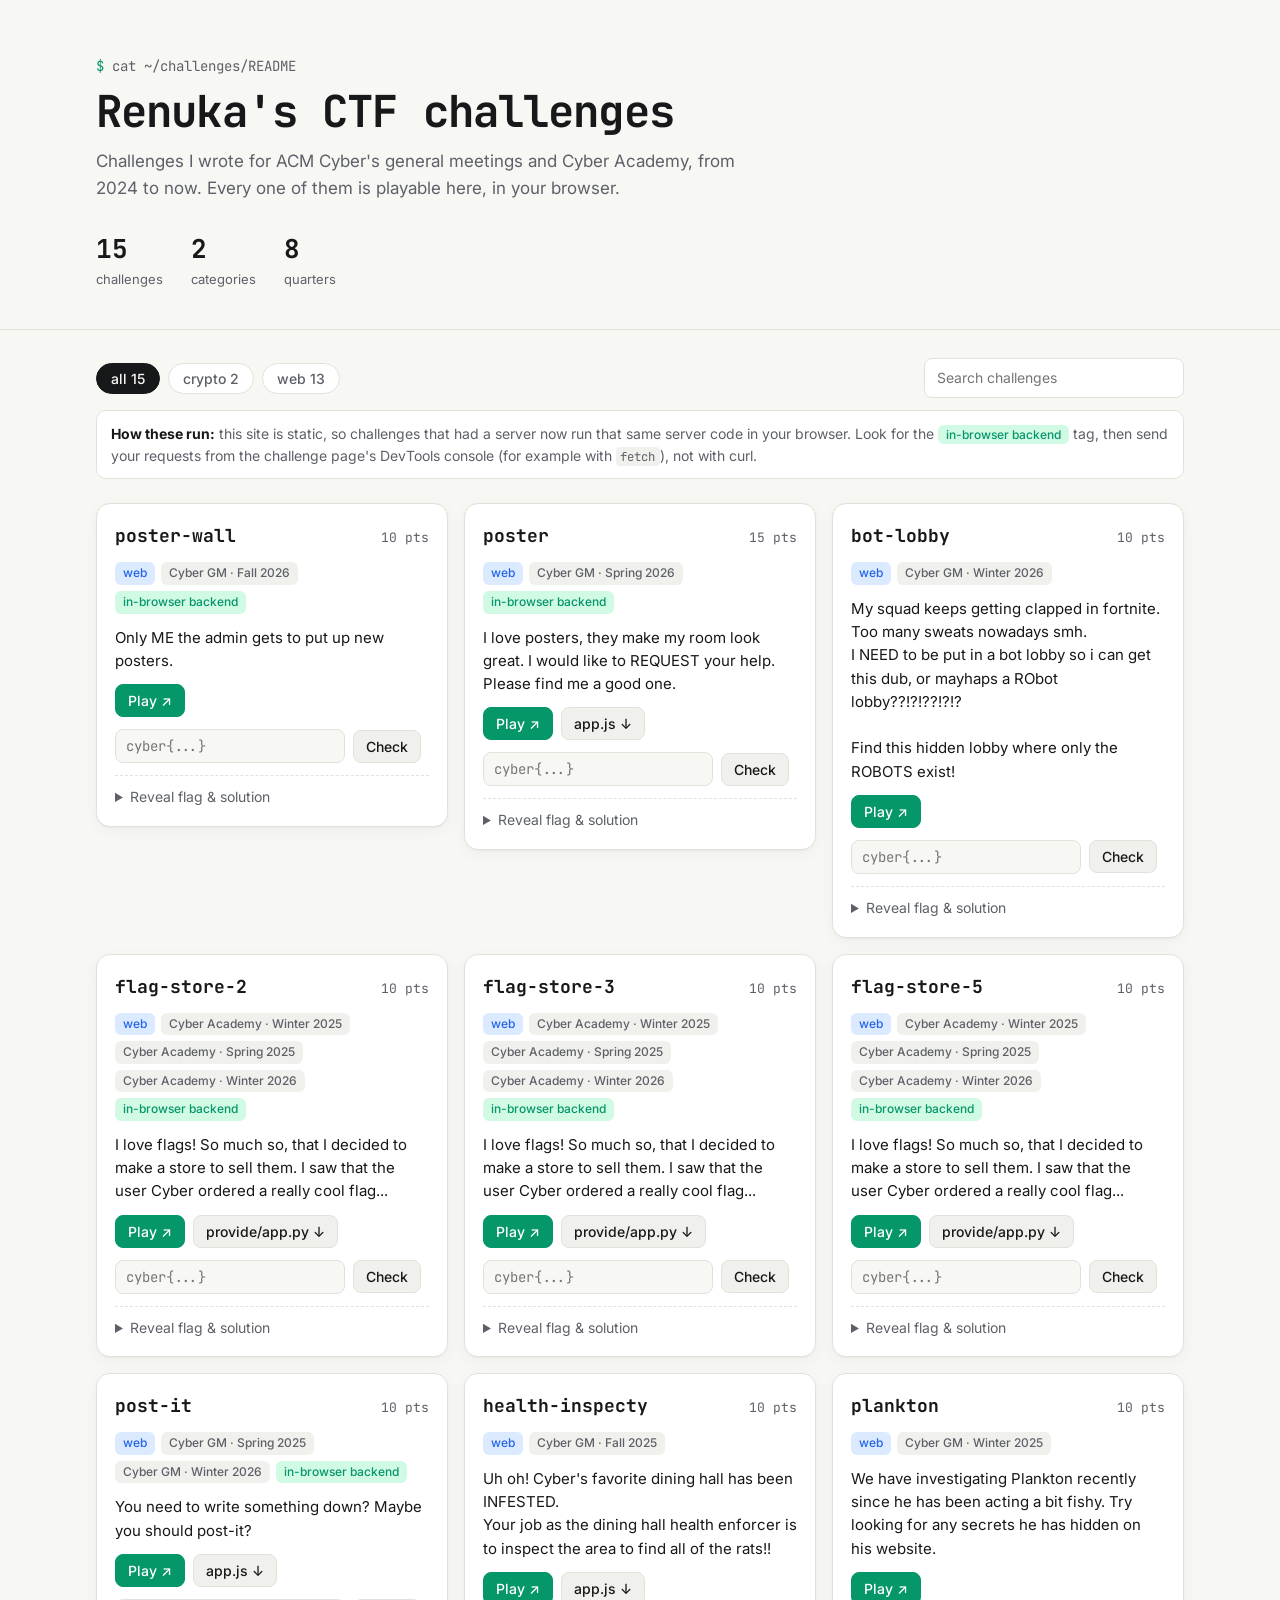
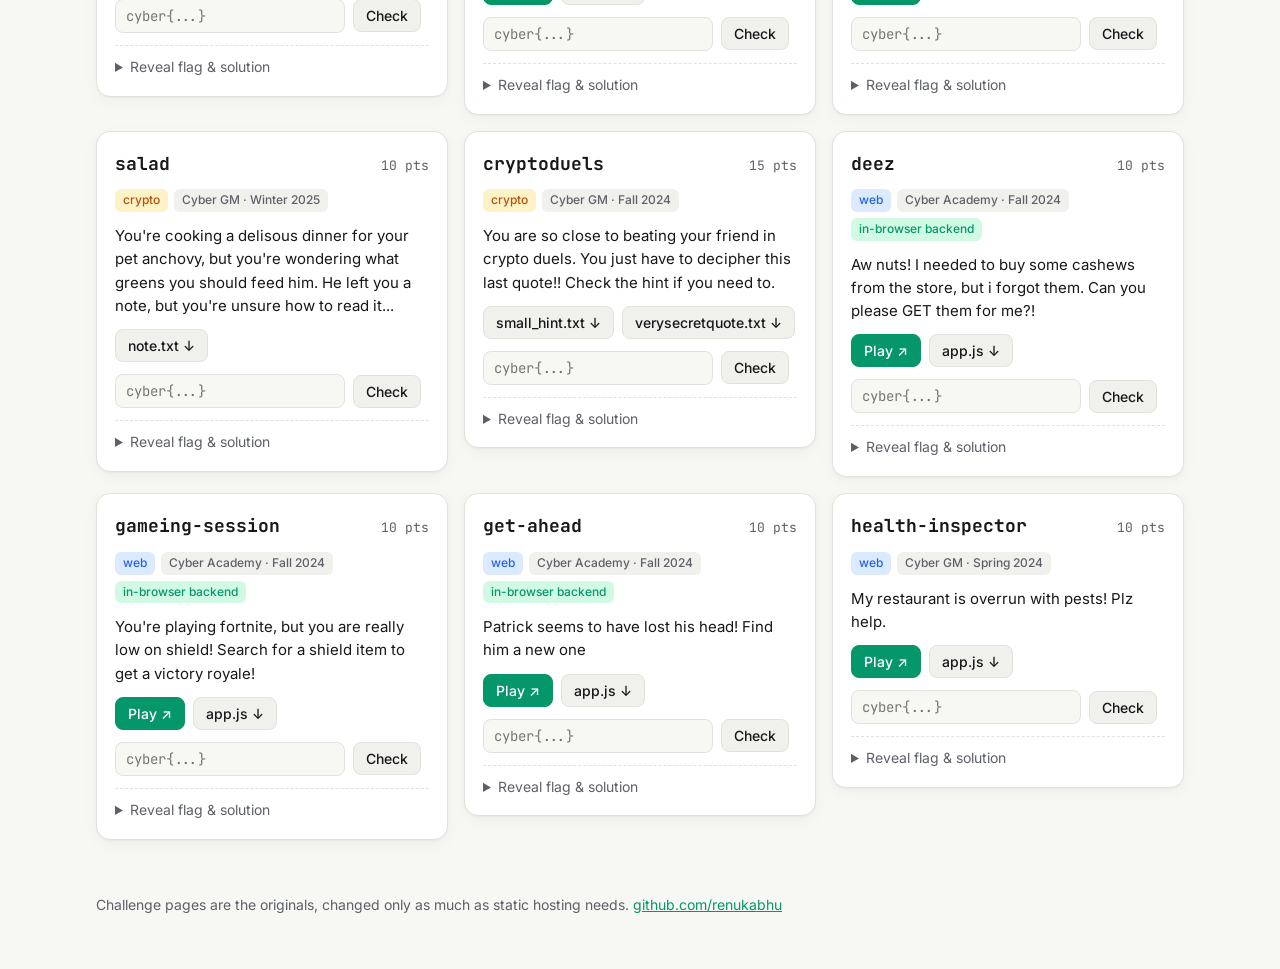
==== index.html @ 07952a60 "CTF challenge portfolio for GitHub Pages 15 challenges ported to static hosting; server-side ones ru" ====
<!DOCTYPE html>
<html lang="en">
<head>
  <meta charset="UTF-8">
  <meta name="viewport" content="width=device-width, initial-scale=1.0">
  <title>Renuka's CTF Challenges</title>
  <meta name="description" content="Capture-the-flag challenges I wrote for ACM Cyber at UCLA, playable right in your browser.">
  <link rel="preconnect" href="https://fonts.googleapis.com">
  <link rel="preconnect" href="https://fonts.gstatic.com" crossorigin>
  <link href="https://fonts.googleapis.com/css2?family=JetBrains+Mono:wght@400;600;700&family=Inter:wght@400;500;600&display=swap" rel="stylesheet">
  <link rel="stylesheet" href="assets/site.css">
  <link rel="icon" href="data:image/svg+xml,%3Csvg xmlns='http://www.w3.org/2000/svg' viewBox='0 0 32 32'%3E%3Cpath d='M8 4v26' stroke='%2310b981' stroke-width='3'/%3E%3Cpath d='M9 5h16l-4 6 4 6H9z' fill='%2310b981'/%3E%3C/svg%3E">
</head>
<body>
  <header class="hero">
    <div class="wrap">
      <p class="prompt"><span class="dollar">$</span> cat ~/challenges/README</p>
      <h1>Renuka's CTF challenges</h1>
      <p class="lede">
        Challenges I wrote for ACM Cyber's general meetings and Cyber Academy, from 2024 to now.
        Every one of them is playable here, in your browser.
      </p>
      <dl class="stats" id="stats"></dl>
    </div>
  </header>

  <main class="wrap">
    <div class="toolbar" role="search">
      <div class="chips" id="filters" aria-label="Filter by category"></div>
      <input id="search" type="search" placeholder="Search challenges" aria-label="Search challenges">
    </div>
    <p class="note">
      <strong>How these run:</strong> this site is static, so challenges that had a server now run that same server
      code in your browser. Look for the <span class="badge badge-backend">in-browser backend</span> tag, then send your
      requests from the challenge page's DevTools console (for example with <code>fetch</code>), not with curl.
    </p>
    <section class="grid" id="grid" aria-live="polite"></section>
    <p class="empty" id="empty" hidden>No challenges match that.</p>
  </main>

  <footer class="wrap footer">
    <p>Challenge pages are the originals, changed only as much as static hosting needs.
      <a href="https://github.com/renukabhu">github.com/renukabhu</a></p>
  </footer>

  <template id="card">
    <article class="card">
      <header class="card-head">
        <h2 class="card-title"></h2>
        <span class="points"></span>
      </header>
      <div class="tags"></div>
      <div class="desc"></div>
      <div class="actions"></div>
      <form class="checker" autocomplete="off">
        <input name="flag" placeholder="cyber{...}" aria-label="Flag" spellcheck="false">
        <button type="submit">Check</button>
        <output class="result" aria-live="polite"></output>
      </form>
      <details class="reveal">
        <summary>Reveal flag &amp; solution</summary>
        <div class="reveal-body">
          <p class="flag-line"><span>Flag</span> <code class="flag"></code></p>
          <div class="solution"></div>
          <div class="solve-files"></div>
        </div>
      </details>
    </article>
  </template>

  <script src="assets/site.js"></script>
</body>
</html>
---- assets/site.css ----
:root {
  --bg: #f7f7f4;
  --surface: #ffffff;
  --surface-2: #f0f0ec;
  --text: #17181a;
  --muted: #5d6068;
  --border: #e2e2dc;
  --accent: #059669;
  --accent-soft: #d1fae5;
  --web: #2563eb;
  --web-soft: #dbeafe;
  --crypto: #b45309;
  --crypto-soft: #fef3c7;
  --bad: #dc2626;
  --shadow: 0 1px 2px rgba(0, 0, 0, .04), 0 4px 16px rgba(0, 0, 0, .04);
  --mono: "JetBrains Mono", ui-monospace, SFMono-Regular, Menlo, monospace;
  --sans: Inter, system-ui, -apple-system, "Segoe UI", sans-serif;
  color-scheme: light;
}
@media (prefers-color-scheme: dark) {
  :root {
    --bg: #0d0f12;
    --surface: #15181d;
    --surface-2: #1c2026;
    --text: #e8eaed;
    --muted: #9aa0a9;
    --border: #262b33;
    --accent: #34d399;
    --accent-soft: #0f2e24;
    --web: #7aa7ff;
    --web-soft: #17233b;
    --crypto: #fbbf24;
    --crypto-soft: #33270c;
    --bad: #f87171;
    --shadow: none;
    color-scheme: dark;
  }
}

* { box-sizing: border-box; }
html { -webkit-text-size-adjust: 100%; }
body {
  margin: 0;
  background: var(--bg);
  color: var(--text);
  font: 16px/1.55 var(--sans);
}
a { color: var(--accent); }
code { font-family: var(--mono); font-size: .88em; background: var(--surface-2); padding: .1em .35em; border-radius: 4px; overflow-wrap: anywhere; }
.wrap { max-width: 1120px; margin: 0 auto; padding: 0 16px; }

/* hero */
.hero { border-bottom: 1px solid var(--border); padding: 56px 0 40px; }
.prompt { font-family: var(--mono); color: var(--muted); margin: 0 0 8px; font-size: 14px; }
.dollar { color: var(--accent); }
h1 { font-family: var(--mono); font-size: clamp(28px, 5vw, 44px); line-height: 1.15; margin: 0 0 12px; letter-spacing: -.02em; }
.lede { max-width: 640px; color: var(--muted); font-size: 17px; margin: 0; }
.stats { display: flex; flex-wrap: wrap; gap: 28px; margin: 28px 0 0; }
.stats div { display: flex; flex-direction: column-reverse; }
.stats dt { color: var(--muted); font-size: 13px; }
.stats dd { margin: 0; font-family: var(--mono); font-size: 26px; font-weight: 700; }

/* toolbar */
.toolbar { display: flex; flex-wrap: wrap; align-items: center; justify-content: space-between; gap: 12px; margin: 28px 0 12px; }
.chips { display: flex; flex-wrap: wrap; gap: 8px; }
.chip {
  font: 500 14px var(--sans); color: var(--muted); background: var(--surface);
  border: 1px solid var(--border); border-radius: 999px; padding: 6px 14px; cursor: pointer;
}
.chip[aria-pressed="true"] { color: var(--bg); background: var(--text); border-color: var(--text); }
#search {
  font: inherit; font-size: 14px; color: var(--text); background: var(--surface);
  border: 1px solid var(--border); border-radius: 8px; padding: 8px 12px; width: min(260px, 100%);
}
.note { color: var(--muted); font-size: 14px; background: var(--surface); border: 1px solid var(--border); border-radius: 10px; padding: 12px 14px; margin: 0 0 24px; }
.note strong { color: var(--text); }

/* cards */
.grid { display: grid; grid-template-columns: repeat(auto-fill, minmax(320px, 1fr)); gap: 16px; align-items: start; }
@media (max-width: 380px) { .grid { grid-template-columns: 1fr; } }
.card {
  background: var(--surface); border: 1px solid var(--border); border-radius: 14px;
  padding: 18px; display: flex; flex-direction: column; gap: 12px; box-shadow: var(--shadow); min-width: 0;
}
.card.solved { border-color: var(--accent); }
.card-head { display: flex; justify-content: space-between; align-items: baseline; gap: 12px; }
.card-title { font-family: var(--mono); font-size: 18px; margin: 0; overflow-wrap: anywhere; }
.card.solved .card-title::after { content: " ✓"; color: var(--accent); }
.points { font-family: var(--mono); font-size: 13px; color: var(--muted); white-space: nowrap; }
.tags { display: flex; flex-wrap: wrap; gap: 6px; }
.badge { font-size: 12px; font-weight: 500; border-radius: 6px; padding: 2px 8px; background: var(--surface-2); color: var(--muted); white-space: nowrap; }
.badge-web { background: var(--web-soft); color: var(--web); }
.badge-crypto { background: var(--crypto-soft); color: var(--crypto); }
.badge-backend { background: var(--accent-soft); color: var(--accent); }
.desc { font-size: 15px; white-space: pre-line; overflow-wrap: anywhere; }
.actions { display: flex; flex-wrap: wrap; gap: 8px; margin-top: auto; }
.btn {
  display: inline-flex; align-items: center; gap: 6px; font: 500 14px var(--sans); text-decoration: none;
  color: var(--text); background: var(--surface-2); border: 1px solid var(--border); border-radius: 8px; padding: 7px 12px;
}
.btn-primary { background: var(--accent); border-color: var(--accent); color: #fff; }
@media (prefers-color-scheme: dark) { .btn-primary { color: #04130d; } }
.btn:hover { filter: brightness(1.05); }

.checker { display: flex; gap: 8px; flex-wrap: wrap; align-items: center; }
.checker input {
  flex: 1 1 160px; min-width: 0; font: 14px var(--mono); color: var(--text); background: var(--bg);
  border: 1px solid var(--border); border-radius: 8px; padding: 7px 10px;
}
.checker button { font: 500 14px var(--sans); color: var(--text); background: var(--surface-2); border: 1px solid var(--border); border-radius: 8px; padding: 7px 12px; cursor: pointer; }
.result { font-size: 13px; font-weight: 500; }
.result.ok { color: var(--accent); }
.result.no { color: var(--bad); }

.reveal { border-top: 1px dashed var(--border); padding-top: 10px; }
.reveal summary { cursor: pointer; color: var(--muted); font-size: 14px; }
.reveal-body { font-size: 14px; margin-top: 10px; display: flex; flex-direction: column; gap: 10px; }
.flag-line { margin: 0; display: flex; gap: 8px; align-items: baseline; flex-wrap: wrap; }
.flag-line span { color: var(--muted); }
.solution p { margin: 0; }
.solve-files pre {
  margin: 4px 0 0; font: 12.5px/1.5 var(--mono); background: var(--bg); border: 1px solid var(--border);
  border-radius: 8px; padding: 10px; overflow-x: auto; white-space: pre;
}
.solve-files .label { color: var(--muted); font-size: 12px; }

.empty { color: var(--muted); text-align: center; padding: 40px 0; }
.footer { color: var(--muted); font-size: 14px; padding-top: 40px; padding-bottom: 40px; }
:focus-visible { outline: 2px solid var(--accent); outline-offset: 2px; }
.card[hidden] { display: none; }
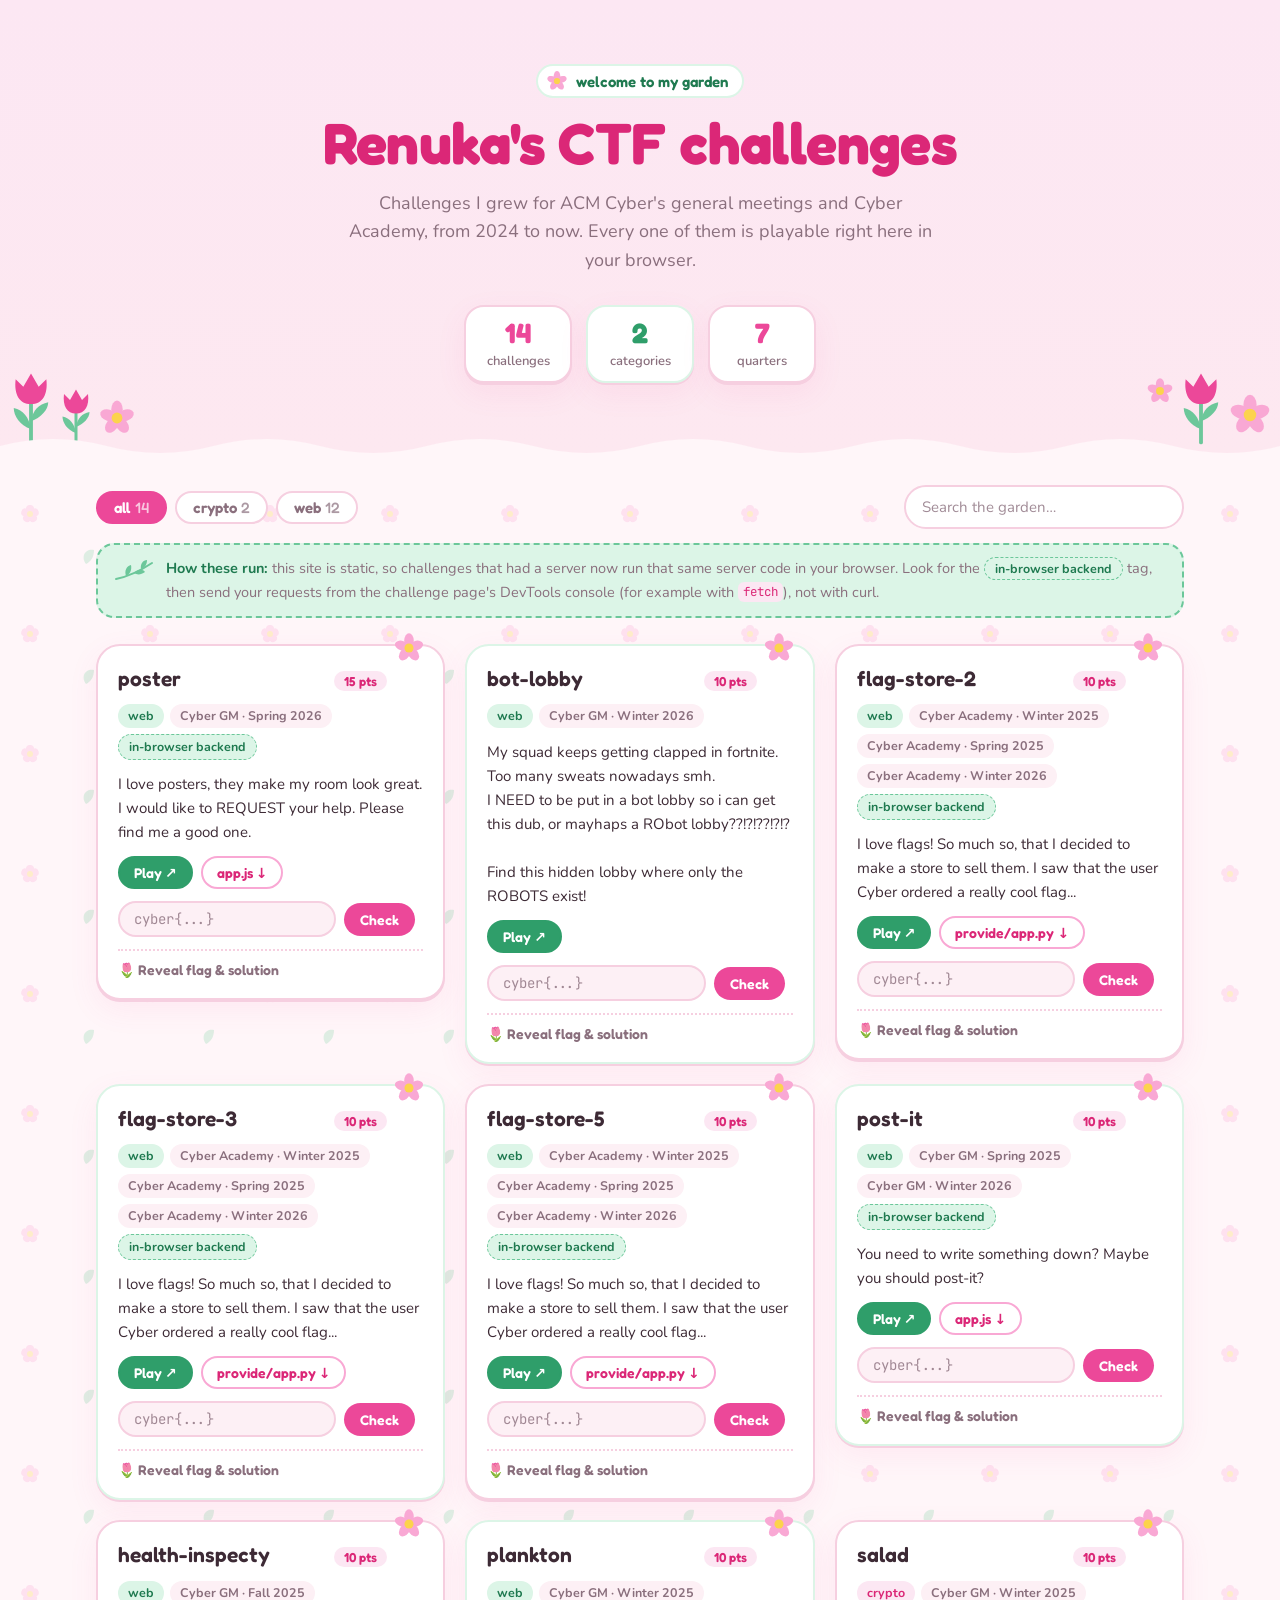
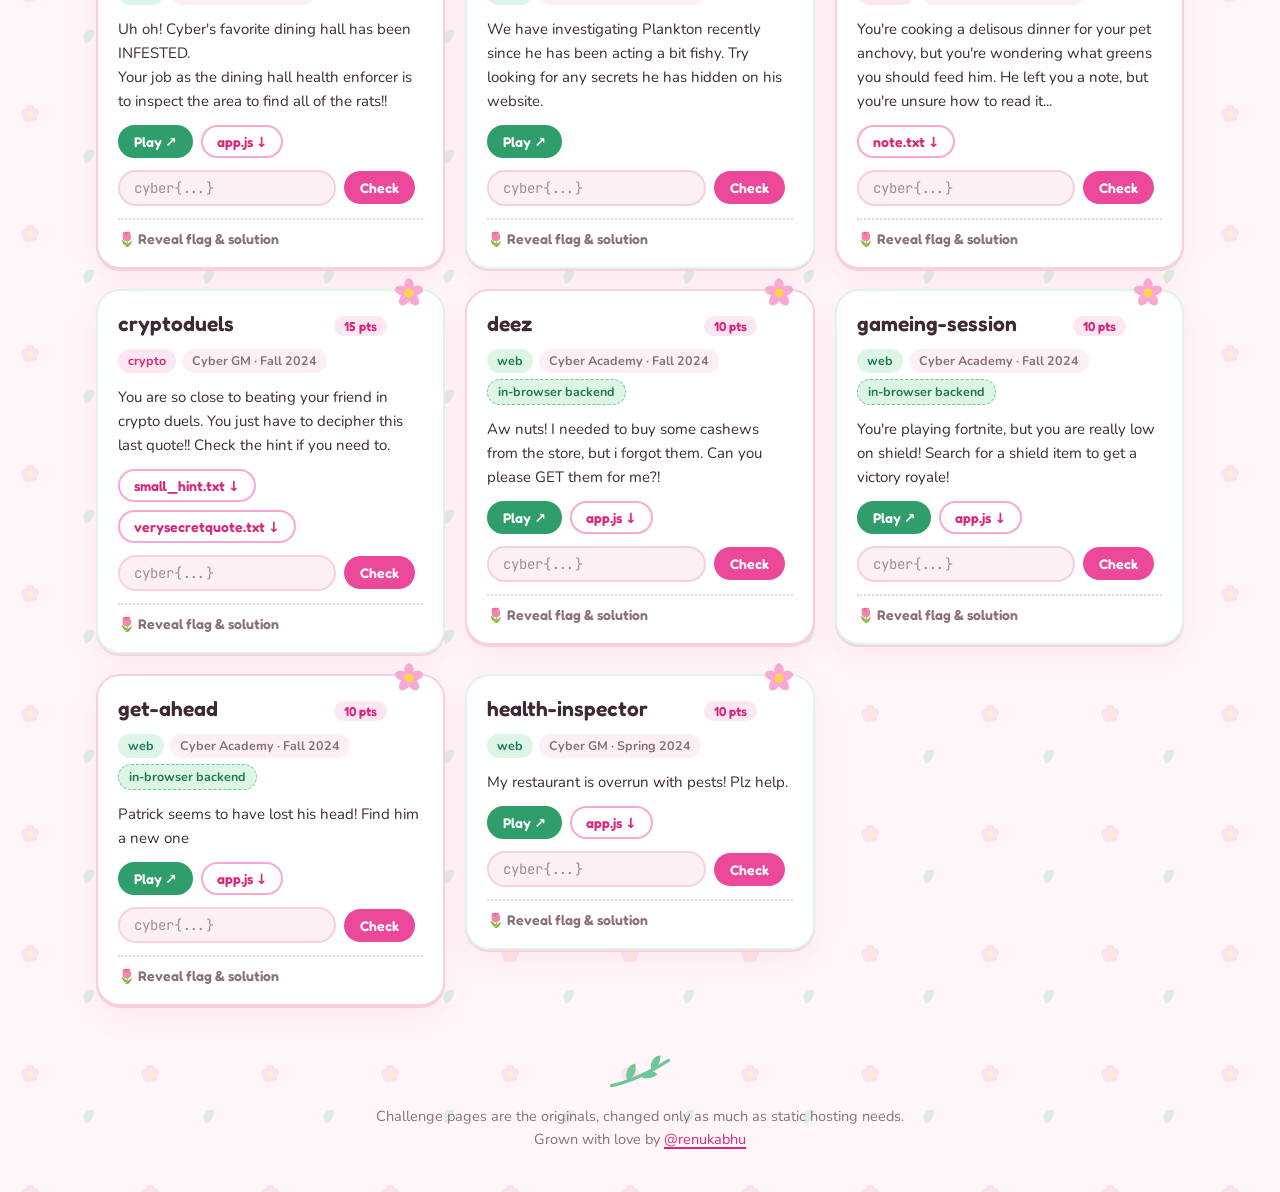
==== commit ae79130c: "Restyle portfolio in pink and green with flowers Co-Authored-By: Claude Opus 5.5 (1M context) <norep" ====
--- a/index.html
+++ b/index.html
@@ -3,48 +3,92 @@
 <head>
   <meta charset="UTF-8">
   <meta name="viewport" content="width=device-width, initial-scale=1.0">
-  <title>Renuka's CTF Challenges</title>
+  <title>Renuka's CTF Garden</title>
   <meta name="description" content="Capture-the-flag challenges I wrote for ACM Cyber at UCLA, playable right in your browser.">
   <link rel="preconnect" href="https://fonts.googleapis.com">
   <link rel="preconnect" href="https://fonts.gstatic.com" crossorigin>
-  <link href="https://fonts.googleapis.com/css2?family=JetBrains+Mono:wght@400;600;700&family=Inter:wght@400;500;600&display=swap" rel="stylesheet">
+  <link href="https://fonts.googleapis.com/css2?family=Fredoka:wght@500;600;700&family=Nunito:wght@400;600;700&family=JetBrains+Mono:wght@400;600&display=swap" rel="stylesheet">
   <link rel="stylesheet" href="assets/site.css">
-  <link rel="icon" href="data:image/svg+xml,%3Csvg xmlns='http://www.w3.org/2000/svg' viewBox='0 0 32 32'%3E%3Cpath d='M8 4v26' stroke='%2310b981' stroke-width='3'/%3E%3Cpath d='M9 5h16l-4 6 4 6H9z' fill='%2310b981'/%3E%3C/svg%3E">
+  <link rel="icon" href="data:image/svg+xml,%3Csvg xmlns='http://www.w3.org/2000/svg' viewBox='-12 -12 24 24'%3E%3Cg fill='%23f472b6'%3E%3Cellipse ry='5.5' rx='3.6' cy='-5.5'/%3E%3Cellipse ry='5.5' rx='3.6' cy='-5.5' transform='rotate(72)'/%3E%3Cellipse ry='5.5' rx='3.6' cy='-5.5' transform='rotate(144)'/%3E%3Cellipse ry='5.5' rx='3.6' cy='-5.5' transform='rotate(216)'/%3E%3Cellipse ry='5.5' rx='3.6' cy='-5.5' transform='rotate(288)'/%3E%3C/g%3E%3Ccircle r='3.4' fill='%23fcd34d'/%3E%3C/svg%3E">
 </head>
 <body>
+  <!-- flower + leaf shapes reused across the page -->
+  <svg width="0" height="0" style="position:absolute" aria-hidden="true">
+    <symbol id="flower" viewBox="-12 -12 24 24">
+      <g class="petals">
+        <ellipse rx="3.6" ry="5.5" cy="-5.5"/>
+        <ellipse rx="3.6" ry="5.5" cy="-5.5" transform="rotate(72)"/>
+        <ellipse rx="3.6" ry="5.5" cy="-5.5" transform="rotate(144)"/>
+        <ellipse rx="3.6" ry="5.5" cy="-5.5" transform="rotate(216)"/>
+        <ellipse rx="3.6" ry="5.5" cy="-5.5" transform="rotate(288)"/>
+      </g>
+      <circle class="eye" r="3.4"/>
+    </symbol>
+    <symbol id="tulip" viewBox="0 0 24 40">
+      <path class="stem" d="M12 18 V39" fill="none" stroke-width="2" stroke-linecap="round"/>
+      <path class="leaf" d="M12 32 C6 30 3 25 3 21 C8 22 11 26 12 32 Z"/>
+      <path class="leaf" d="M12 28 C17 26 21 22 21 18 C16 19 13 22 12 28 Z"/>
+      <path class="bloom" d="M4 6 L8 10 L12 3 L16 10 L20 6 C21 14 18 19 12 19 C6 19 3 14 4 6 Z"/>
+    </symbol>
+    <symbol id="sprig" viewBox="0 0 40 24">
+      <path class="stem" d="M2 20 C12 18 26 12 38 4" fill="none" stroke-width="2" stroke-linecap="round"/>
+      <path class="leaf" d="M12 17 C10 11 13 7 17 6 C18 11 16 15 12 17 Z"/>
+      <path class="leaf" d="M20 14 C24 10 29 10 31 13 C27 16 23 16 20 14 Z"/>
+      <path class="leaf" d="M27 10 C26 5 29 1 33 1 C33 5 31 9 27 10 Z"/>
+    </symbol>
+  </svg>
+
   <header class="hero">
-    <div class="wrap">
-      <p class="prompt"><span class="dollar">$</span> cat ~/challenges/README</p>
+    <div class="garden garden-left" aria-hidden="true">
+      <svg class="tulip t1"><use href="#tulip"/></svg>
+      <svg class="tulip t2"><use href="#tulip"/></svg>
+      <svg class="bloom b1"><use href="#flower"/></svg>
+    </div>
+    <div class="garden garden-right" aria-hidden="true">
+      <svg class="bloom b2"><use href="#flower"/></svg>
+      <svg class="tulip t3"><use href="#tulip"/></svg>
+      <svg class="bloom b3"><use href="#flower"/></svg>
+    </div>
+    <div class="petals-fall" aria-hidden="true"><i></i><i></i><i></i><i></i><i></i><i></i></div>
+
+    <div class="wrap hero-inner">
+      <p class="hello"><svg class="hello-flower"><use href="#flower"/></svg> welcome to my garden</p>
       <h1>Renuka's CTF challenges</h1>
       <p class="lede">
-        Challenges I wrote for ACM Cyber's general meetings and Cyber Academy, from 2024 to now.
-        Every one of them is playable here, in your browser.
+        Challenges I grew for ACM Cyber's general meetings and Cyber Academy, from 2024 to now.
+        Every one of them is playable right here in your browser.
       </p>
       <dl class="stats" id="stats"></dl>
     </div>
+    <svg class="hero-edge" viewBox="0 0 1200 40" preserveAspectRatio="none" aria-hidden="true">
+      <path d="M0 20 Q 50 0 100 20 T 200 20 T 300 20 T 400 20 T 500 20 T 600 20 T 700 20 T 800 20 T 900 20 T 1000 20 T 1100 20 T 1200 20 V40 H0 Z"/>
+    </svg>
   </header>
 
   <main class="wrap">
     <div class="toolbar" role="search">
       <div class="chips" id="filters" aria-label="Filter by category"></div>
-      <input id="search" type="search" placeholder="Search challenges" aria-label="Search challenges">
+      <input id="search" type="search" placeholder="Search the garden…" aria-label="Search challenges">
     </div>
     <p class="note">
-      <strong>How these run:</strong> this site is static, so challenges that had a server now run that same server
-      code in your browser. Look for the <span class="badge badge-backend">in-browser backend</span> tag, then send your
-      requests from the challenge page's DevTools console (for example with <code>fetch</code>), not with curl.
+      <svg class="note-sprig"><use href="#sprig"/></svg>
+      <span><strong>How these run:</strong> this site is static, so challenges that had a server now run that same
+      server code in your browser. Look for the <span class="badge badge-backend">in-browser backend</span> tag, then
+      send your requests from the challenge page's DevTools console (for example with <code>fetch</code>), not with curl.</span>
     </p>
     <section class="grid" id="grid" aria-live="polite"></section>
-    <p class="empty" id="empty" hidden>No challenges match that.</p>
+    <p class="empty" id="empty" hidden>Nothing blooming here. Try another search!</p>
   </main>
 
-  <footer class="wrap footer">
-    <p>Challenge pages are the originals, changed only as much as static hosting needs.
-      <a href="https://github.com/renukabhu">github.com/renukabhu</a></p>
+  <footer class="footer">
+    <svg class="footer-sprig"><use href="#sprig"/></svg>
+    <p>Challenge pages are the originals, changed only as much as static hosting needs.<br>
+      Grown with love by <a href="https://github.com/renukabhu">@renukabhu</a></p>
   </footer>
 
   <template id="card">
     <article class="card">
+      <svg class="card-flower" aria-hidden="true"><use href="#flower"/></svg>
       <header class="card-head">
         <h2 class="card-title"></h2>
         <span class="points"></span>
--- a/assets/site.css
+++ b/assets/site.css
@@ -1,38 +1,49 @@
 :root {
-  --bg: #f7f7f4;
+  --bg: #fff6f9;
+  --bg-2: #fde8f0;
   --surface: #ffffff;
-  --surface-2: #f0f0ec;
-  --text: #17181a;
-  --muted: #5d6068;
-  --border: #e2e2dc;
-  --accent: #059669;
-  --accent-soft: #d1fae5;
-  --web: #2563eb;
-  --web-soft: #dbeafe;
-  --crypto: #b45309;
-  --crypto-soft: #fef3c7;
-  --bad: #dc2626;
-  --shadow: 0 1px 2px rgba(0, 0, 0, .04), 0 4px 16px rgba(0, 0, 0, .04);
+  --surface-2: #fdf0f5;
+  --text: #3d2a35;
+  --muted: #8a6f7d;
+  --border: #f6cfe0;
+  --pink: #ec4899;
+  --pink-soft: #fce7f3;
+  --pink-petal: #f9a8d4;
+  --pink-deep: #db2777;
+  --green: #2f9e6a;
+  --green-soft: #dcf5e7;
+  --green-leaf: #6cc79a;
+  --green-deep: #1f7a50;
+  --eye: #fcd34d;
+  --bad: #e11d48;
+  --shadow: 0 2px 0 #f6cfe0, 0 10px 30px rgba(236, 72, 153, .08);
+  --display: Fredoka, Nunito, ui-rounded, system-ui, sans-serif;
+  --sans: Nunito, ui-rounded, system-ui, -apple-system, "Segoe UI", sans-serif;
   --mono: "JetBrains Mono", ui-monospace, SFMono-Regular, Menlo, monospace;
-  --sans: Inter, system-ui, -apple-system, "Segoe UI", sans-serif;
+  /* faint flower wallpaper */
+  --wallpaper: url("data:image/svg+xml,%3Csvg xmlns='http://www.w3.org/2000/svg' width='120' height='120' viewBox='0 0 120 120'%3E%3Cg opacity='.28'%3E%3Cg transform='translate(30 34)' fill='%23f9a8d4'%3E%3Ccircle r='4' cy='-5'/%3E%3Ccircle r='4' cy='-5' transform='rotate(72)'/%3E%3Ccircle r='4' cy='-5' transform='rotate(144)'/%3E%3Ccircle r='4' cy='-5' transform='rotate(216)'/%3E%3Ccircle r='4' cy='-5' transform='rotate(288)'/%3E%3Ccircle r='3' fill='%23fcd34d'/%3E%3C/g%3E%3Cpath d='M86 84 c-6-8 0-16 8-14 c0 8-4 12-8 14z' fill='%2386d4a8'/%3E%3C/g%3E%3C/svg%3E");
   color-scheme: light;
 }
 @media (prefers-color-scheme: dark) {
   :root {
-    --bg: #0d0f12;
-    --surface: #15181d;
-    --surface-2: #1c2026;
-    --text: #e8eaed;
-    --muted: #9aa0a9;
-    --border: #262b33;
-    --accent: #34d399;
-    --accent-soft: #0f2e24;
-    --web: #7aa7ff;
-    --web-soft: #17233b;
-    --crypto: #fbbf24;
-    --crypto-soft: #33270c;
-    --bad: #f87171;
-    --shadow: none;
+    --bg: #1d1419;
+    --bg-2: #2a1a23;
+    --surface: #271b22;
+    --surface-2: #31222b;
+    --text: #fbe7f0;
+    --muted: #c7a5b6;
+    --border: #4a2f3d;
+    --pink: #f472b6;
+    --pink-soft: #45213a;
+    --pink-petal: #f9a8d4;
+    --pink-deep: #f9a8d4;
+    --green: #6ee7a8;
+    --green-soft: #173528;
+    --green-leaf: #4fbf86;
+    --green-deep: #86efac;
+    --bad: #fb7185;
+    --shadow: 0 2px 0 #3a2430;
+    --wallpaper: url("data:image/svg+xml,%3Csvg xmlns='http://www.w3.org/2000/svg' width='120' height='120' viewBox='0 0 120 120'%3E%3Cg opacity='.12'%3E%3Cg transform='translate(30 34)' fill='%23f9a8d4'%3E%3Ccircle r='4' cy='-5'/%3E%3Ccircle r='4' cy='-5' transform='rotate(72)'/%3E%3Ccircle r='4' cy='-5' transform='rotate(144)'/%3E%3Ccircle r='4' cy='-5' transform='rotate(216)'/%3E%3Ccircle r='4' cy='-5' transform='rotate(288)'/%3E%3Ccircle r='3' fill='%23fcd34d'/%3E%3C/g%3E%3Cpath d='M86 84 c-6-8 0-16 8-14 c0 8-4 12-8 14z' fill='%2386d4a8'/%3E%3C/g%3E%3C/svg%3E");
     color-scheme: dark;
   }
 }
@@ -41,90 +52,195 @@
 html { -webkit-text-size-adjust: 100%; }
 body {
   margin: 0;
-  background: var(--bg);
+  background: var(--bg) var(--wallpaper);
   color: var(--text);
-  font: 16px/1.55 var(--sans);
-}
-a { color: var(--accent); }
-code { font-family: var(--mono); font-size: .88em; background: var(--surface-2); padding: .1em .35em; border-radius: 4px; overflow-wrap: anywhere; }
+  font: 16px/1.6 var(--sans);
+  overflow-x: hidden;
+}
+a { color: var(--pink-deep); text-decoration-thickness: 2px; text-underline-offset: 3px; }
+code { font-family: var(--mono); font-size: .86em; background: var(--pink-soft); color: var(--pink-deep); padding: .1em .4em; border-radius: 6px; overflow-wrap: anywhere; }
 .wrap { max-width: 1120px; margin: 0 auto; padding: 0 16px; }
 
-/* hero */
-.hero { border-bottom: 1px solid var(--border); padding: 56px 0 40px; }
-.prompt { font-family: var(--mono); color: var(--muted); margin: 0 0 8px; font-size: 14px; }
-.dollar { color: var(--accent); }
-h1 { font-family: var(--mono); font-size: clamp(28px, 5vw, 44px); line-height: 1.15; margin: 0 0 12px; letter-spacing: -.02em; }
-.lede { max-width: 640px; color: var(--muted); font-size: 17px; margin: 0; }
-.stats { display: flex; flex-wrap: wrap; gap: 28px; margin: 28px 0 0; }
-.stats div { display: flex; flex-direction: column-reverse; }
-.stats dt { color: var(--muted); font-size: 13px; }
-.stats dd { margin: 0; font-family: var(--mono); font-size: 26px; font-weight: 700; }
-
-/* toolbar */
-.toolbar { display: flex; flex-wrap: wrap; align-items: center; justify-content: space-between; gap: 12px; margin: 28px 0 12px; }
+/* shared svg colouring */
+.petals { fill: var(--pink-petal); }
+.eye { fill: var(--eye); }
+.stem { stroke: var(--green-leaf); }
+.leaf { fill: var(--green-leaf); }
+.bloom path, path.bloom { fill: var(--pink); }
+
+/* ---- hero ---------------------------------------------------------------- */
+.hero {
+  position: relative;
+  background: linear-gradient(180deg, var(--pink-soft), var(--bg-2));
+  padding: 64px 0 76px;
+  overflow: hidden;
+}
+.hero-inner { position: relative; z-index: 2; text-align: center; }
+.hello {
+  display: inline-flex; align-items: center; gap: 8px; margin: 0 0 14px;
+  font: 600 15px var(--display); color: var(--green-deep);
+  background: var(--surface); border: 2px solid var(--green-soft); border-radius: 999px; padding: 4px 14px 4px 8px;
+}
+.hello-flower { width: 22px; height: 22px; animation: spin 12s linear infinite; }
+h1 {
+  font-family: var(--display); font-weight: 700; font-size: clamp(34px, 6vw, 58px); line-height: 1.08;
+  margin: 0 0 14px; color: var(--pink-deep); letter-spacing: -.01em;
+}
+.lede { max-width: 600px; margin: 0 auto; color: var(--muted); font-size: 18px; }
+.stats { display: flex; justify-content: center; flex-wrap: wrap; gap: 14px; margin: 30px 0 0; }
+.stats div {
+  display: flex; flex-direction: column-reverse; align-items: center; min-width: 108px;
+  background: var(--surface); border: 2px solid var(--border); border-radius: 20px; padding: 10px 18px;
+  box-shadow: var(--shadow);
+}
+.stats div:nth-child(2) { border-color: var(--green-soft); }
+.stats dt { color: var(--muted); font-size: 13px; font-weight: 600; }
+.stats dd { margin: 0; font: 700 28px/1.2 var(--display); color: var(--pink); }
+.stats div:nth-child(2) dd { color: var(--green); }
+
+.hero-edge { position: absolute; left: 0; bottom: -1px; width: 100%; height: 28px; z-index: 3; }
+.hero-edge path { fill: var(--bg); }
+
+.garden { position: absolute; bottom: 14px; z-index: 1; display: flex; align-items: flex-end; gap: 4px; }
+.garden-left { left: max(8px, calc(50% - 640px)); }
+.garden-right { right: max(8px, calc(50% - 640px)); }
+.garden svg { display: block; }
+.tulip { width: 46px; height: 78px; transform-origin: 50% 100%; animation: sway 5s ease-in-out infinite; }
+.tulip.t2 { width: 36px; height: 60px; animation-delay: -1.5s; }
+.tulip.t2 .bloom, .tulip.t2 path.bloom { fill: var(--pink-petal); }
+.tulip.t3 { animation-delay: -3s; }
+.bloom { width: 38px; height: 38px; margin-bottom: 8px; animation: spin 18s linear infinite; }
+.bloom.b2 { width: 28px; height: 28px; margin-bottom: 40px; animation-direction: reverse; }
+.bloom.b3 { width: 44px; height: 44px; }
+@media (max-width: 760px) {
+  .garden { opacity: .45; transform: scale(.75); transform-origin: bottom; }
+}
+
+.petals-fall i {
+  position: absolute; top: -20px; z-index: 1; width: 12px; height: 9px; border-radius: 12px 0 12px 0;
+  background: var(--pink-petal); opacity: .7; animation: fall 11s linear infinite;
+}
+.petals-fall i:nth-child(1) { left: 8%; animation-delay: 0s; }
+.petals-fall i:nth-child(2) { left: 22%; animation-delay: -4s; background: var(--green-leaf); }
+.petals-fall i:nth-child(3) { left: 41%; animation-delay: -7s; }
+.petals-fall i:nth-child(4) { left: 63%; animation-delay: -2s; }
+.petals-fall i:nth-child(5) { left: 79%; animation-delay: -9s; background: var(--green-leaf); }
+.petals-fall i:nth-child(6) { left: 93%; animation-delay: -5.5s; }
+
+@keyframes spin { to { transform: rotate(360deg); } }
+@keyframes sway { 0%, 100% { transform: rotate(-4deg); } 50% { transform: rotate(4deg); } }
+@keyframes fall {
+  0% { transform: translate(0, 0) rotate(0); }
+  50% { transform: translate(30px, 200px) rotate(180deg); }
+  100% { transform: translate(-10px, 420px) rotate(360deg); opacity: 0; }
+}
+@media (prefers-reduced-motion: reduce) {
+  *, *::before, *::after { animation: none !important; transition: none !important; }
+}
+
+/* ---- toolbar ----------------------------------------------------------- */
+.toolbar { display: flex; flex-wrap: wrap; align-items: center; justify-content: space-between; gap: 12px; margin: 26px 0 14px; }
 .chips { display: flex; flex-wrap: wrap; gap: 8px; }
 .chip {
-  font: 500 14px var(--sans); color: var(--muted); background: var(--surface);
-  border: 1px solid var(--border); border-radius: 999px; padding: 6px 14px; cursor: pointer;
-}
-.chip[aria-pressed="true"] { color: var(--bg); background: var(--text); border-color: var(--text); }
+  font: 600 15px var(--display); color: var(--muted); background: var(--surface);
+  border: 2px solid var(--border); border-radius: 999px; padding: 5px 16px; cursor: pointer;
+  transition: transform .15s ease, background .15s ease;
+}
+.chip span { opacity: .7; font-weight: 500; }
+.chip:hover { transform: translateY(-1px); }
+.chip[aria-pressed="true"] { color: #fff; background: var(--pink); border-color: var(--pink); }
+@media (prefers-color-scheme: dark) { .chip[aria-pressed="true"] { color: #2a1020; } }
 #search {
-  font: inherit; font-size: 14px; color: var(--text); background: var(--surface);
-  border: 1px solid var(--border); border-radius: 8px; padding: 8px 12px; width: min(260px, 100%);
-}
-.note { color: var(--muted); font-size: 14px; background: var(--surface); border: 1px solid var(--border); border-radius: 10px; padding: 12px 14px; margin: 0 0 24px; }
-.note strong { color: var(--text); }
-
-/* cards */
-.grid { display: grid; grid-template-columns: repeat(auto-fill, minmax(320px, 1fr)); gap: 16px; align-items: start; }
+  font: inherit; font-size: 15px; color: var(--text); background: var(--surface);
+  border: 2px solid var(--border); border-radius: 999px; padding: 8px 16px; width: min(280px, 100%);
+}
+#search::placeholder, .checker input::placeholder { color: var(--muted); opacity: .8; }
+
+.note {
+  display: flex; gap: 12px; align-items: flex-start;
+  color: var(--muted); font-size: 14.5px; background: var(--green-soft);
+  border: 2px dashed var(--green-leaf); border-radius: 18px; padding: 12px 16px; margin: 0 0 26px;
+}
+.note strong { color: var(--green-deep); }
+.note-sprig { flex: none; width: 40px; height: 24px; margin-top: 2px; }
+
+/* ---- cards -------------------------------------------------------------- */
+.grid { display: grid; grid-template-columns: repeat(auto-fill, minmax(320px, 1fr)); gap: 20px; align-items: start; }
 @media (max-width: 380px) { .grid { grid-template-columns: 1fr; } }
 .card {
-  background: var(--surface); border: 1px solid var(--border); border-radius: 14px;
-  padding: 18px; display: flex; flex-direction: column; gap: 12px; box-shadow: var(--shadow); min-width: 0;
-}
-.card.solved { border-color: var(--accent); }
-.card-head { display: flex; justify-content: space-between; align-items: baseline; gap: 12px; }
-.card-title { font-family: var(--mono); font-size: 18px; margin: 0; overflow-wrap: anywhere; }
-.card.solved .card-title::after { content: " ✓"; color: var(--accent); }
-.points { font-family: var(--mono); font-size: 13px; color: var(--muted); white-space: nowrap; }
+  position: relative;
+  background: var(--surface); border: 2px solid var(--border); border-radius: 24px;
+  padding: 20px; display: flex; flex-direction: column; gap: 12px; box-shadow: var(--shadow); min-width: 0;
+  transition: transform .2s ease, box-shadow .2s ease;
+}
+.card[hidden] { display: none; }
+.card:hover { transform: translateY(-3px); box-shadow: 0 2px 0 var(--border), 0 16px 34px rgba(236, 72, 153, .14); }
+.card:nth-child(even) { border-color: var(--green-soft); }
+.card-flower {
+  position: absolute; top: -14px; right: 18px; width: 32px; height: 32px;
+  transition: transform .6s ease;
+}
+.card:nth-child(even) .card-flower .petals { fill: var(--green-leaf); }
+.card:hover .card-flower { transform: rotate(72deg) scale(1.1); }
+.card.solved { border-color: var(--green); background: linear-gradient(180deg, var(--green-soft), var(--surface) 70%); }
+.card.solved .card-flower { width: 40px; height: 40px; top: -18px; }
+.card.solved .card-flower .petals { fill: var(--pink); }
+
+.card-head { display: flex; justify-content: space-between; align-items: baseline; gap: 12px; padding-right: 36px; }
+.card-title { font: 600 21px/1.25 var(--display); margin: 0; overflow-wrap: anywhere; color: var(--text); }
+.card.solved .card-title::after { content: " · solved!"; font-size: 14px; color: var(--green); }
+.points {
+  font: 600 13px var(--display); white-space: nowrap; color: var(--pink-deep);
+  background: var(--pink-soft); border-radius: 999px; padding: 2px 10px;
+}
 .tags { display: flex; flex-wrap: wrap; gap: 6px; }
-.badge { font-size: 12px; font-weight: 500; border-radius: 6px; padding: 2px 8px; background: var(--surface-2); color: var(--muted); white-space: nowrap; }
-.badge-web { background: var(--web-soft); color: var(--web); }
-.badge-crypto { background: var(--crypto-soft); color: var(--crypto); }
-.badge-backend { background: var(--accent-soft); color: var(--accent); }
+.badge { font-size: 12.5px; font-weight: 700; border-radius: 999px; padding: 2px 10px; background: var(--surface-2); color: var(--muted); white-space: nowrap; }
+.badge-web { background: var(--green-soft); color: var(--green-deep); }
+.badge-crypto { background: var(--pink-soft); color: var(--pink-deep); }
+.badge-backend { background: var(--green-soft); color: var(--green-deep); border: 1px dashed var(--green-leaf); }
 .desc { font-size: 15px; white-space: pre-line; overflow-wrap: anywhere; }
 .actions { display: flex; flex-wrap: wrap; gap: 8px; margin-top: auto; }
 .btn {
-  display: inline-flex; align-items: center; gap: 6px; font: 500 14px var(--sans); text-decoration: none;
-  color: var(--text); background: var(--surface-2); border: 1px solid var(--border); border-radius: 8px; padding: 7px 12px;
-}
-.btn-primary { background: var(--accent); border-color: var(--accent); color: #fff; }
-@media (prefers-color-scheme: dark) { .btn-primary { color: #04130d; } }
-.btn:hover { filter: brightness(1.05); }
+  display: inline-flex; align-items: center; gap: 6px; font: 600 14px var(--display); text-decoration: none;
+  color: var(--pink-deep); background: var(--surface); border: 2px solid var(--pink-petal); border-radius: 999px; padding: 6px 14px;
+  transition: transform .15s ease;
+}
+.btn:hover { transform: translateY(-1px); background: var(--pink-soft); }
+.btn-primary { background: var(--green); border-color: var(--green); color: #fff; }
+.btn-primary:hover { background: var(--green-deep); border-color: var(--green-deep); }
+@media (prefers-color-scheme: dark) { .btn-primary, .btn-primary:hover { color: #0d2318; } }
 
 .checker { display: flex; gap: 8px; flex-wrap: wrap; align-items: center; }
 .checker input {
-  flex: 1 1 160px; min-width: 0; font: 14px var(--mono); color: var(--text); background: var(--bg);
-  border: 1px solid var(--border); border-radius: 8px; padding: 7px 10px;
-}
-.checker button { font: 500 14px var(--sans); color: var(--text); background: var(--surface-2); border: 1px solid var(--border); border-radius: 8px; padding: 7px 12px; cursor: pointer; }
-.result { font-size: 13px; font-weight: 500; }
-.result.ok { color: var(--accent); }
+  flex: 1 1 160px; min-width: 0; font: 14px var(--mono); color: var(--text); background: var(--surface-2);
+  border: 2px solid var(--border); border-radius: 999px; padding: 7px 14px;
+}
+.checker button {
+  font: 600 14px var(--display); color: #fff; background: var(--pink); border: 0; border-radius: 999px;
+  padding: 8px 16px; cursor: pointer;
+}
+@media (prefers-color-scheme: dark) { .checker button { color: #2a1020; } }
+.result { font: 600 14px var(--display); }
+.result.ok { color: var(--green); }
 .result.no { color: var(--bad); }
 
-.reveal { border-top: 1px dashed var(--border); padding-top: 10px; }
-.reveal summary { cursor: pointer; color: var(--muted); font-size: 14px; }
-.reveal-body { font-size: 14px; margin-top: 10px; display: flex; flex-direction: column; gap: 10px; }
+.reveal { border-top: 2px dotted var(--border); padding-top: 10px; }
+.reveal summary { cursor: pointer; color: var(--muted); font: 600 14px var(--display); list-style: none; }
+.reveal summary::-webkit-details-marker { display: none; }
+.reveal summary::before { content: "🌷 "; }
+.reveal[open] summary::before { content: "🌸 "; }
+.reveal-body { font-size: 14.5px; margin-top: 10px; display: flex; flex-direction: column; gap: 10px; }
 .flag-line { margin: 0; display: flex; gap: 8px; align-items: baseline; flex-wrap: wrap; }
-.flag-line span { color: var(--muted); }
+.flag-line span { color: var(--muted); font-weight: 700; }
 .solution p { margin: 0; }
 .solve-files pre {
-  margin: 4px 0 0; font: 12.5px/1.5 var(--mono); background: var(--bg); border: 1px solid var(--border);
-  border-radius: 8px; padding: 10px; overflow-x: auto; white-space: pre;
-}
-.solve-files .label { color: var(--muted); font-size: 12px; }
-
-.empty { color: var(--muted); text-align: center; padding: 40px 0; }
-.footer { color: var(--muted); font-size: 14px; padding-top: 40px; padding-bottom: 40px; }
-:focus-visible { outline: 2px solid var(--accent); outline-offset: 2px; }
-.card[hidden] { display: none; }
+  margin: 4px 0 0; font: 12.5px/1.5 var(--mono); background: var(--surface-2); border: 2px solid var(--border);
+  border-radius: 14px; padding: 10px 12px; overflow-x: auto; white-space: pre;
+}
+.solve-files .label { color: var(--muted); font-size: 12.5px; font-weight: 700; }
+
+.empty { color: var(--muted); text-align: center; padding: 40px 0; font: 600 17px var(--display); }
+.footer { text-align: center; color: var(--muted); font-size: 14.5px; padding: 48px 16px 40px; }
+.footer p { margin: 6px 0 0; }
+.footer-sprig { width: 64px; height: 38px; }
+:focus-visible { outline: 3px solid var(--pink-petal); outline-offset: 2px; }
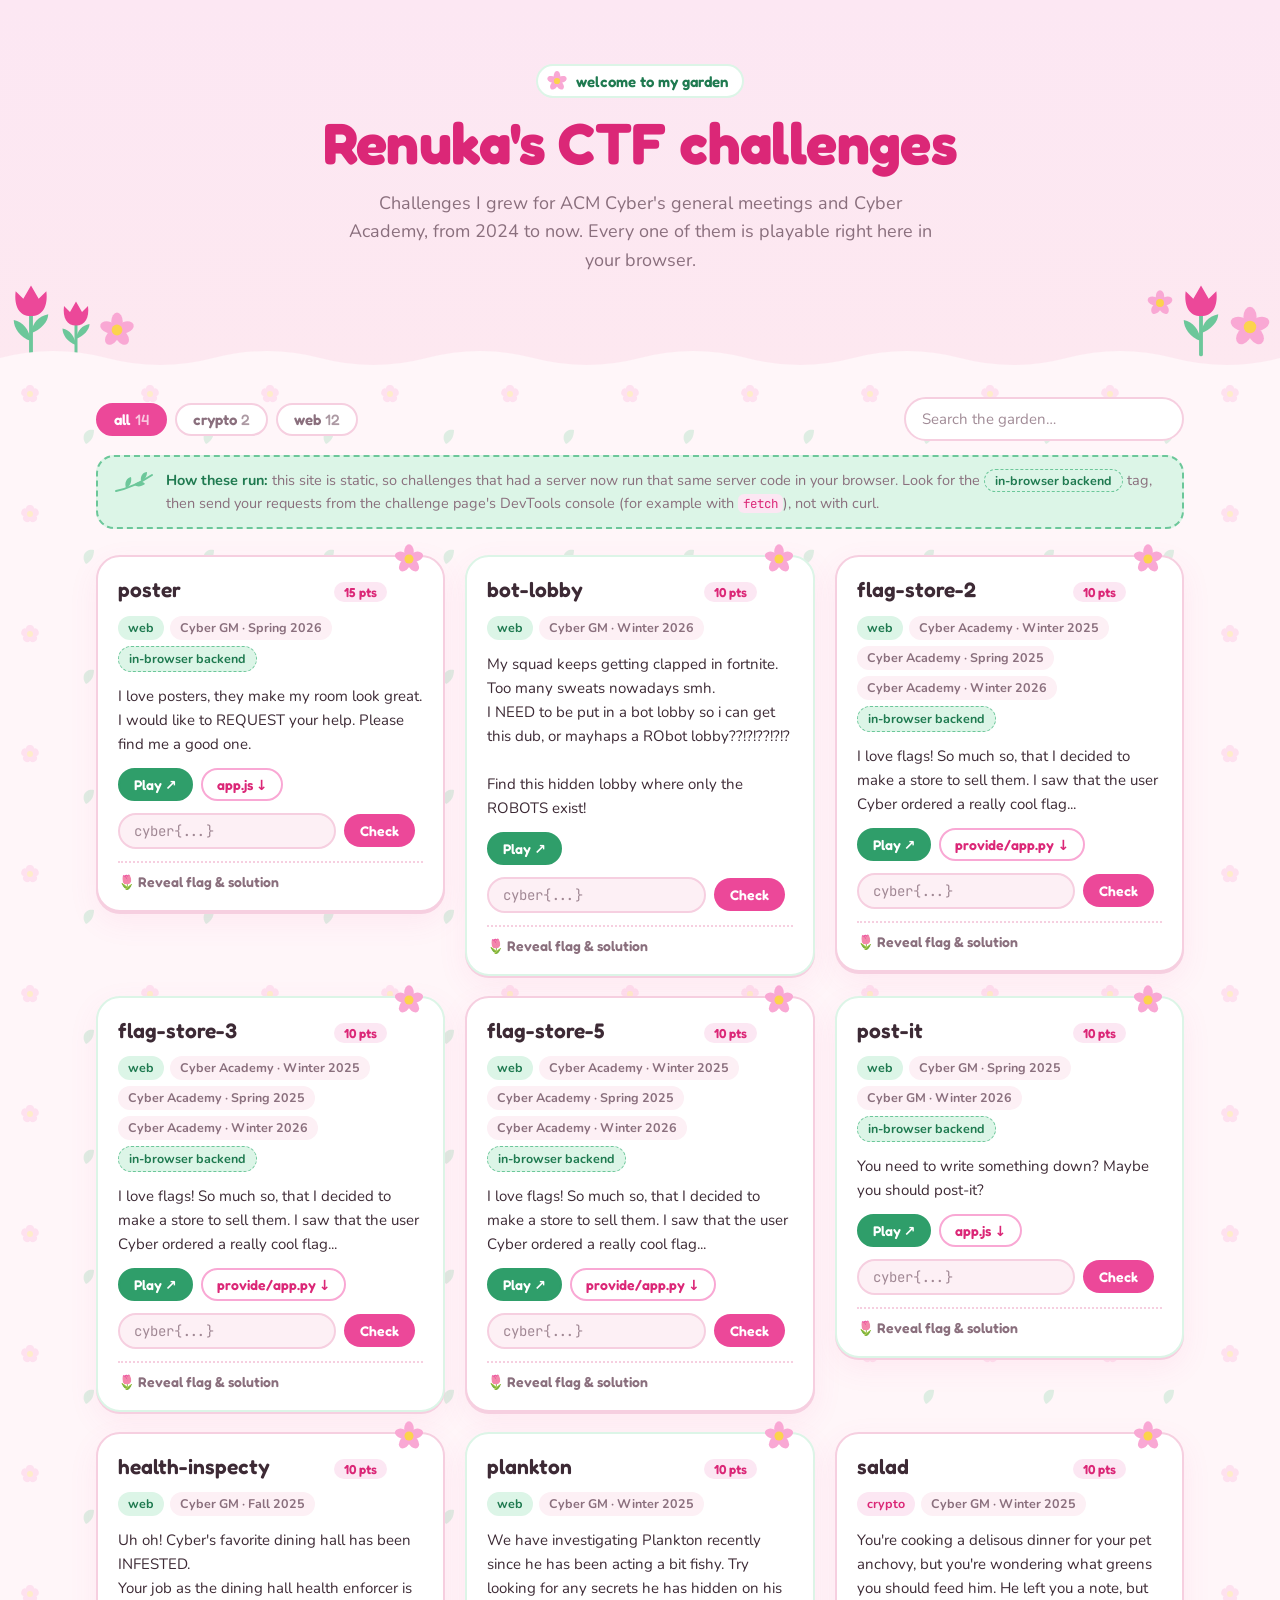
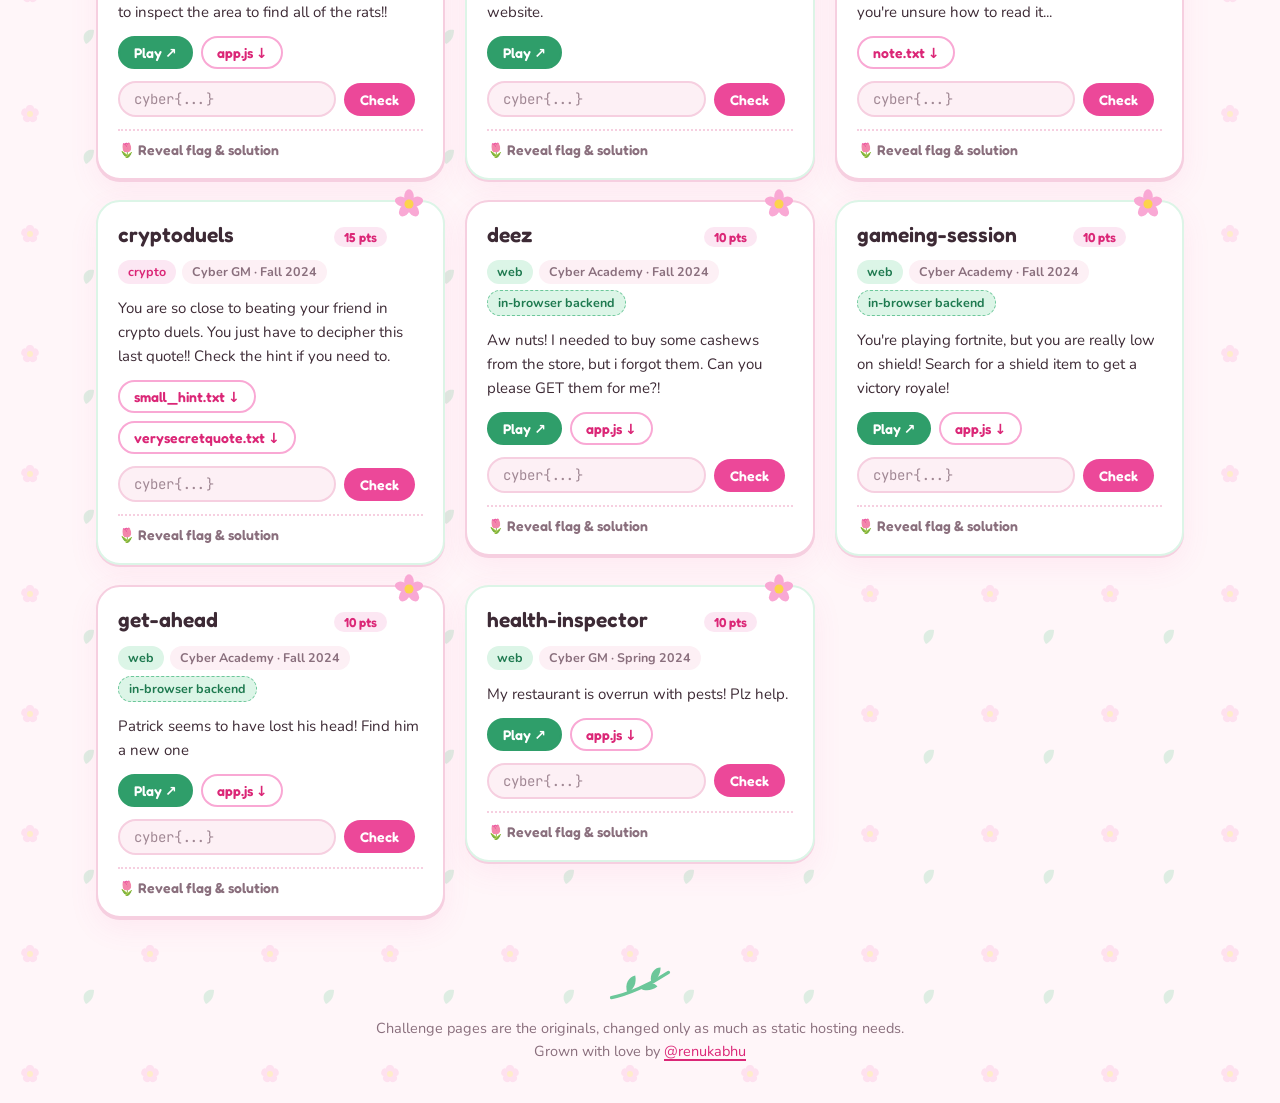
==== commit 650d1aa3: "Remove the stats boxes from the header Co-Authored-By: Claude Opus 5.5 (1M context) <noreply@anthrop" ====
--- a/index.html
+++ b/index.html
@@ -8,7 +8,7 @@
   <link rel="preconnect" href="https://fonts.googleapis.com">
   <link rel="preconnect" href="https://fonts.gstatic.com" crossorigin>
   <link href="https://fonts.googleapis.com/css2?family=Fredoka:wght@500;600;700&family=Nunito:wght@400;600;700&family=JetBrains+Mono:wght@400;600&display=swap" rel="stylesheet">
-  <link rel="stylesheet" href="assets/site.css">
+  <link rel="stylesheet" href="assets/site.css?v=4">
   <link rel="icon" href="data:image/svg+xml,%3Csvg xmlns='http://www.w3.org/2000/svg' viewBox='-12 -12 24 24'%3E%3Cg fill='%23f472b6'%3E%3Cellipse ry='5.5' rx='3.6' cy='-5.5'/%3E%3Cellipse ry='5.5' rx='3.6' cy='-5.5' transform='rotate(72)'/%3E%3Cellipse ry='5.5' rx='3.6' cy='-5.5' transform='rotate(144)'/%3E%3Cellipse ry='5.5' rx='3.6' cy='-5.5' transform='rotate(216)'/%3E%3Cellipse ry='5.5' rx='3.6' cy='-5.5' transform='rotate(288)'/%3E%3C/g%3E%3Ccircle r='3.4' fill='%23fcd34d'/%3E%3C/svg%3E">
 </head>
 <body>
@@ -42,12 +42,12 @@
     <div class="garden garden-left" aria-hidden="true">
       <svg class="tulip t1"><use href="#tulip"/></svg>
       <svg class="tulip t2"><use href="#tulip"/></svg>
-      <svg class="bloom b1"><use href="#flower"/></svg>
+      <svg class="daisy d1"><use href="#flower"/></svg>
     </div>
     <div class="garden garden-right" aria-hidden="true">
-      <svg class="bloom b2"><use href="#flower"/></svg>
+      <svg class="daisy d2"><use href="#flower"/></svg>
       <svg class="tulip t3"><use href="#tulip"/></svg>
-      <svg class="bloom b3"><use href="#flower"/></svg>
+      <svg class="daisy d3"><use href="#flower"/></svg>
     </div>
     <div class="petals-fall" aria-hidden="true"><i></i><i></i><i></i><i></i><i></i><i></i></div>
 
@@ -58,7 +58,6 @@
         Challenges I grew for ACM Cyber's general meetings and Cyber Academy, from 2024 to now.
         Every one of them is playable right here in your browser.
       </p>
-      <dl class="stats" id="stats"></dl>
     </div>
     <svg class="hero-edge" viewBox="0 0 1200 40" preserveAspectRatio="none" aria-hidden="true">
       <path d="M0 20 Q 50 0 100 20 T 200 20 T 300 20 T 400 20 T 500 20 T 600 20 T 700 20 T 800 20 T 900 20 T 1000 20 T 1100 20 T 1200 20 V40 H0 Z"/>
@@ -112,6 +111,6 @@
     </article>
   </template>
 
-  <script src="assets/site.js"></script>
+  <script src="assets/site.js?v=4"></script>
 </body>
 </html>
--- a/assets/site.css
+++ b/assets/site.css
@@ -66,13 +66,13 @@
 .eye { fill: var(--eye); }
 .stem { stroke: var(--green-leaf); }
 .leaf { fill: var(--green-leaf); }
-.bloom path, path.bloom { fill: var(--pink); }
+path.bloom { fill: var(--pink); }
 
 /* ---- hero ---------------------------------------------------------------- */
 .hero {
   position: relative;
   background: linear-gradient(180deg, var(--pink-soft), var(--bg-2));
-  padding: 64px 0 76px;
+  padding: 64px 0 96px;
   overflow: hidden;
 }
 .hero-inner { position: relative; z-index: 2; text-align: center; }
@@ -87,16 +87,6 @@
   margin: 0 0 14px; color: var(--pink-deep); letter-spacing: -.01em;
 }
 .lede { max-width: 600px; margin: 0 auto; color: var(--muted); font-size: 18px; }
-.stats { display: flex; justify-content: center; flex-wrap: wrap; gap: 14px; margin: 30px 0 0; }
-.stats div {
-  display: flex; flex-direction: column-reverse; align-items: center; min-width: 108px;
-  background: var(--surface); border: 2px solid var(--border); border-radius: 20px; padding: 10px 18px;
-  box-shadow: var(--shadow);
-}
-.stats div:nth-child(2) { border-color: var(--green-soft); }
-.stats dt { color: var(--muted); font-size: 13px; font-weight: 600; }
-.stats dd { margin: 0; font: 700 28px/1.2 var(--display); color: var(--pink); }
-.stats div:nth-child(2) dd { color: var(--green); }
 
 .hero-edge { position: absolute; left: 0; bottom: -1px; width: 100%; height: 28px; z-index: 3; }
 .hero-edge path { fill: var(--bg); }
@@ -107,11 +97,11 @@
 .garden svg { display: block; }
 .tulip { width: 46px; height: 78px; transform-origin: 50% 100%; animation: sway 5s ease-in-out infinite; }
 .tulip.t2 { width: 36px; height: 60px; animation-delay: -1.5s; }
-.tulip.t2 .bloom, .tulip.t2 path.bloom { fill: var(--pink-petal); }
+.tulip.t2 path.bloom { fill: var(--pink-petal); }
 .tulip.t3 { animation-delay: -3s; }
-.bloom { width: 38px; height: 38px; margin-bottom: 8px; animation: spin 18s linear infinite; }
-.bloom.b2 { width: 28px; height: 28px; margin-bottom: 40px; animation-direction: reverse; }
-.bloom.b3 { width: 44px; height: 44px; }
+.daisy { width: 38px; height: 38px; margin-bottom: 8px; animation: spin 18s linear infinite; }
+.daisy.d2 { width: 28px; height: 28px; margin-bottom: 40px; animation-direction: reverse; }
+.daisy.d3 { width: 44px; height: 44px; }
 @media (max-width: 760px) {
   .garden { opacity: .45; transform: scale(.75); transform-origin: bottom; }
 }
